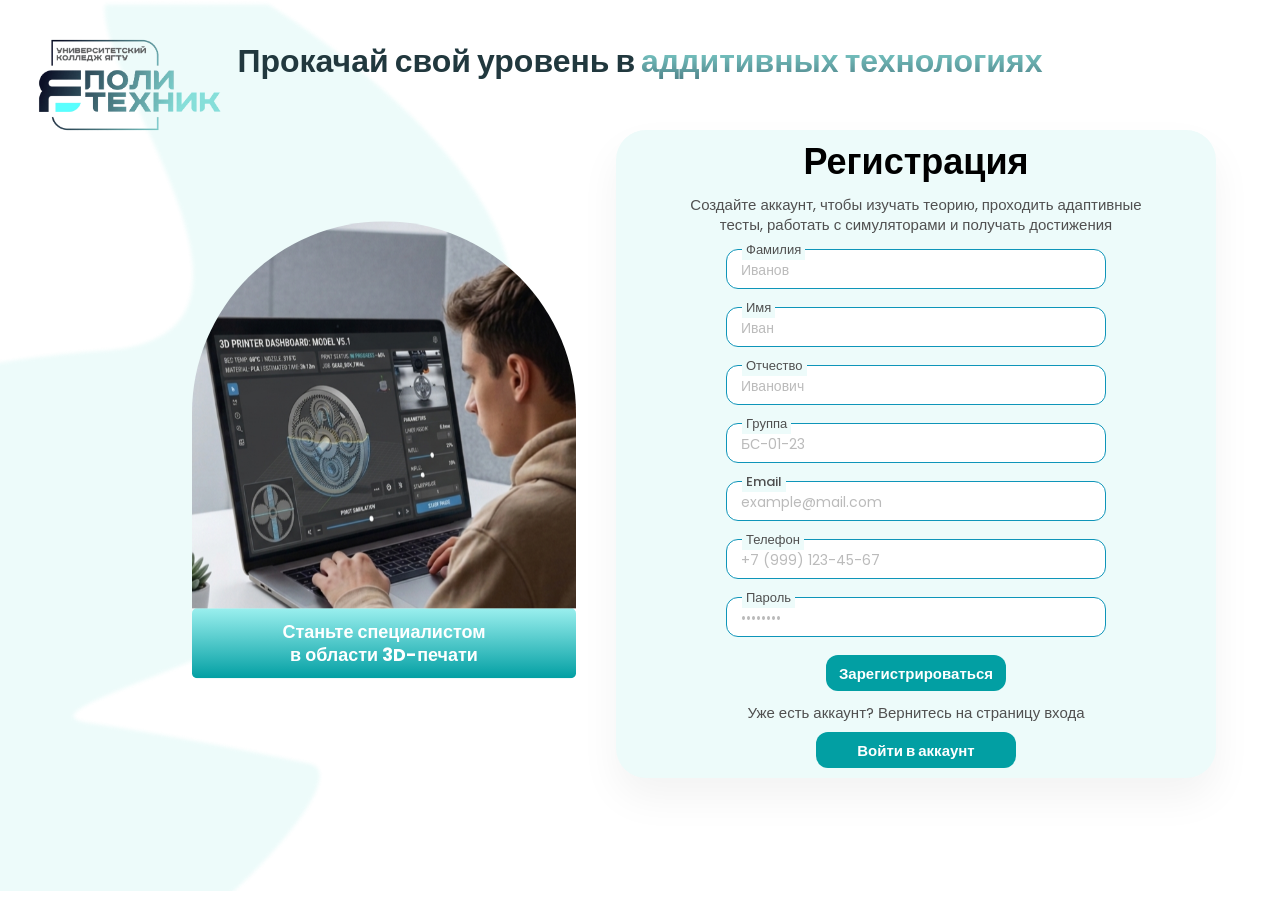
==== Pages/register.html @ 8e52bccc "register page (Страница регистрации)" ====
<!DOCTYPE html>
<html lang="ru">
<head>
    <meta charset="UTF-8">
    <meta name="viewport" content="width=device-width, initial-scale=1.0, user-scalable=no">
    <title>Регистрация | Аддитивные технологии</title>
    <link rel="stylesheet" href="register.css">
    <link href="https://fonts.googleapis.com/css2?family=Poppins:wght@400;500;600;700;800;900&display=swap" rel="stylesheet">
</head>
<body>
    <div class="page-container">
        
        <div class="vector-bg"><img src="/Pages/img/Vector1.png"></div>
        <div class="logo">
            <img src="/Pages/img/logo.png" alt="Логотип">
        </div>
        
        <div class="hero-text">
            Прокачай свой уровень в <span class="gradient-text">аддитивных технологиях</span>
        </div>
        
       <div class="main-image">
            <img src="/Pages/img/photo2.png" alt="3D печать">
            <div class="image-caption">
                <span>Станьте специалистом <br>в области 3D-печати</span>
            </div>
        </div>
    
        <div class="register-card">
            <h1 class="register-title">Регистрация</h1>
            <p class="register-subtitle">Создайте аккаунт, чтобы изучать теорию, проходить адаптивные тесты, работать с симуляторами и получать достижения</p>
            
            <div class="input-field">
                <label for="surname">Фамилия</label>
                <input type="text" id="surname" name="surname" placeholder="Иванов" autocomplete="family-name">
            </div>
            
            <div class="input-field">
                <label for="name">Имя</label>
                <input type="text" id="name" name="name" placeholder="Иван" autocomplete="given-name">
            </div>
            
            <div class="input-field">
                <label for="patronymic">Отчество</label>
                <input type="text" id="patronymic" name="patronymic" placeholder="Иванович" autocomplete="additional-name">
            </div>
            
            <div class="input-field">
                <label for="group">Группа</label>
                <input type="text" id="group" name="group" placeholder="БС-01-23" autocomplete="off">
            </div>
            
            <div class="input-field">
                <label for="email">Email</label>
                <input type="email" id="email" name="email" placeholder="example@mail.com" autocomplete="email">
            </div>
            
            <div class="input-field">
                <label for="phone">Телефон</label>
                <input type="tel" id="phone" name="phone" placeholder="+7 (999) 123-45-67" autocomplete="tel">
            </div>
            
            <div class="input-field">
                <label for="password">Пароль</label>
                <input type="password" id="password" name="password" placeholder="••••••••" autocomplete="new-password">
            </div>
            
            <button class="register-btn-main" id="registerBtn">Зарегистрироваться</button>
            
            <p class="login-prompt">Уже есть аккаунт? Вернитесь на страницу входа</p>
            
            <button class="login-btn" id="loginBtn">Войти в аккаунт</button>
        </div>
    
    </div>
</body>
</html>
---- Pages/register.css ----
* {
    margin: 0;
    padding: 0;
    box-sizing: border-box;
}

body {
    font-family: 'Poppins', sans-serif;
    background: #FFFFFF;
    min-height: 100vh;
    display: flex;
    justify-content: center;
    align-items: center;
}

.page-container {
    position: relative;
    width: 100%;
    max-width: 1280px;
    min-height: 100vh;
    background: #FFFFFF;
    margin: 0 auto;
    overflow: hidden;
}

.logo {
    position: absolute;
    width: clamp(200px, 11vw, 211px);
    height: auto;
    left: clamp(15px, 2vw, 40px);
    top: clamp(30px, 2vh, 20px);
    z-index: 200;
}

.logo img {
    width: 100%;
    height: auto;
    object-fit: contain;
}

.hero-text {
    position: absolute;
    width: 90%;
    max-width: 900px;
    left: 50%;
    transform: translateX(-50%);
    top: clamp(40px, 3vh, 35px);
    font-family: 'Poppins', sans-serif;
    font-weight: 800;
    font-size: clamp(20px, 2.5vw, 36px);
    line-height: 1.3;
    color: #21383E;
    text-align: center;
    z-index: 200;
    white-space: normal;
    word-break: keep-all;
}

.gradient-text {
    background: linear-gradient(180deg, #86E0D9 0%, #4D7E85 100%);
    -webkit-background-clip: text;
    background-clip: text;
    color: transparent;
    display: inline-block;
}
.main-image {
    position: absolute;
    width: 30%;
    max-width: 500px;
    left: 15%;
    top: 50%;
    transform: translateY(-50%);
    pointer-events: none;
    z-index: 20;
    border-radius: 300px 300px 0 0;
    overflow: hidden;
}

.main-image img {
    width: 100%;
    height: auto;
    object-fit: contain;
    display: block;
}

.image-caption {
    background: linear-gradient(180deg, #9AEFEE 0%, #029FA3 100%);
    border-radius: 5px;
    padding: 12px 15px;
    text-align: center;
    margin-top: 0;
}

.image-caption span {
    font-family: 'Poppins', sans-serif;
    font-weight: 700;
    font-size: clamp(14px, 1.5vw, 18px);
    line-height: 1.3;
    text-align: center;
    color: #FFFFFF;
    display: block;
}
.vector-bg {
    position: absolute;
    left: clamp(-300px, 30vw, -130px);
    top: 0;
    pointer-events: none;
    width: 85%;
}

.vector-bg img {
    width: 60%;
    height: 60%;
}

/* ========== КАРТОЧКА РЕГИСТРАЦИИ ========== */
.register-card {
    position: relative;
    width: min(90%, 600px);
    max-width: 600px;
    margin: 0 auto;
    margin-top: clamp(20px, 20vh, 130px);
    margin-right: clamp(20px, 5vw, 120px);
    margin-left: auto;
    background: #EDFBFA;
    border-radius: 30px;
    display: flex;
    flex-direction: column;
    align-items: center;
    padding: clamp(10px, 2vh, 10px) clamp(15px, 3vw, 30px);
    box-shadow: 0 20px 40px rgba(0, 0, 0, 0.05);
    z-index: 10;
}

.register-title {
    font-family: 'Poppins', sans-serif;
    font-weight: 900;
    font-size: clamp(24px, 3vw, 36px);
    line-height: 1.2;
    text-align: center;
    color: #000000;
    margin-bottom: 12px;
}

.register-subtitle {
    max-width: 500px;
    font-family: 'Poppins', sans-serif;
    font-weight: 400;
    font-size: clamp(13px, 1.5vw, 15px);
    line-height: 1.3;
    text-align: center;
    color: #505050;
    margin-bottom: 15px;
    padding: 0 5px;
}

.input-field {
    position: relative;
    width: 100%;
    max-width: 380px;
    margin-bottom: 18px;
}

.input-field label {
    position: absolute;
    left: 16px;
    top: -9px;
    font-family: 'Poppins', sans-serif;
    font-weight: 500;
    font-size: 13px;
    color: #505050;
    background: #EDFBFA;
    padding: 0 4px;
    z-index: 2;
    pointer-events: none;
}

.input-field input {
    width: 100%;
    height: 40px;
    background: #FFFFFF;
    border: 1.5px solid #0E95B9;
    border-radius: 12px;
    font-family: 'Poppins', sans-serif;
    font-weight: 400;
    font-size: clamp(13px, 1.5vw, 15px);
    color: #333333;
    padding: 0 14px;
    outline: none;
    transition: all 0.2s ease;
}

.input-field input:hover {
    border-color: #029FA3;
    background: #FFFFFF;
}

.input-field input:focus {
    border-color: #029FA3;
    box-shadow: 0 0 0 3px rgba(2, 159, 163, 0.15);
    background: #FFFFFF;
}

.input-field input::placeholder {
    color: #BBBBBB;
    font-size: clamp(12px, 1.2vw, 14px);
}

.register-btn-main {
    width: min(180px, 50%);
    height: clamp(35px, 4vh, 40px);
    background: #029FA3;
    border-radius: 12px;
    border: none;
    font-family: 'Poppins', sans-serif;
    font-weight: 700;
    font-size: clamp(13px, 1.5vw, 15px);
    color: #FFFFFF;
    cursor: pointer;
    transition: all 0.2s ease;
    margin-bottom: 10px;
}

.register-btn-main:hover {
    background: #028b8f;
    transform: scale(1.02);
}

.login-prompt {
    font-family: 'Poppins', sans-serif;
    font-weight: 400;
    font-size: clamp(13px, 1.5vw, 15px);
    text-align: center;
    color: #505050;
    margin-bottom: 8px;
}

.login-btn {
    width: min(200px, 55%);
    height: clamp(35px, 4vh, 40px);
    background: #029FA3;
    border-radius: 12px;
    border: none;
    font-family: 'Poppins', sans-serif;
    font-weight: 700;
    font-size: clamp(13px, 1.5vw, 15px);
    color: #FFFFFF;
    cursor: pointer;
    transition: all 0.2s ease;
}

.login-btn:hover {
    background: #028b8f;
    transform: scale(1.02);
}
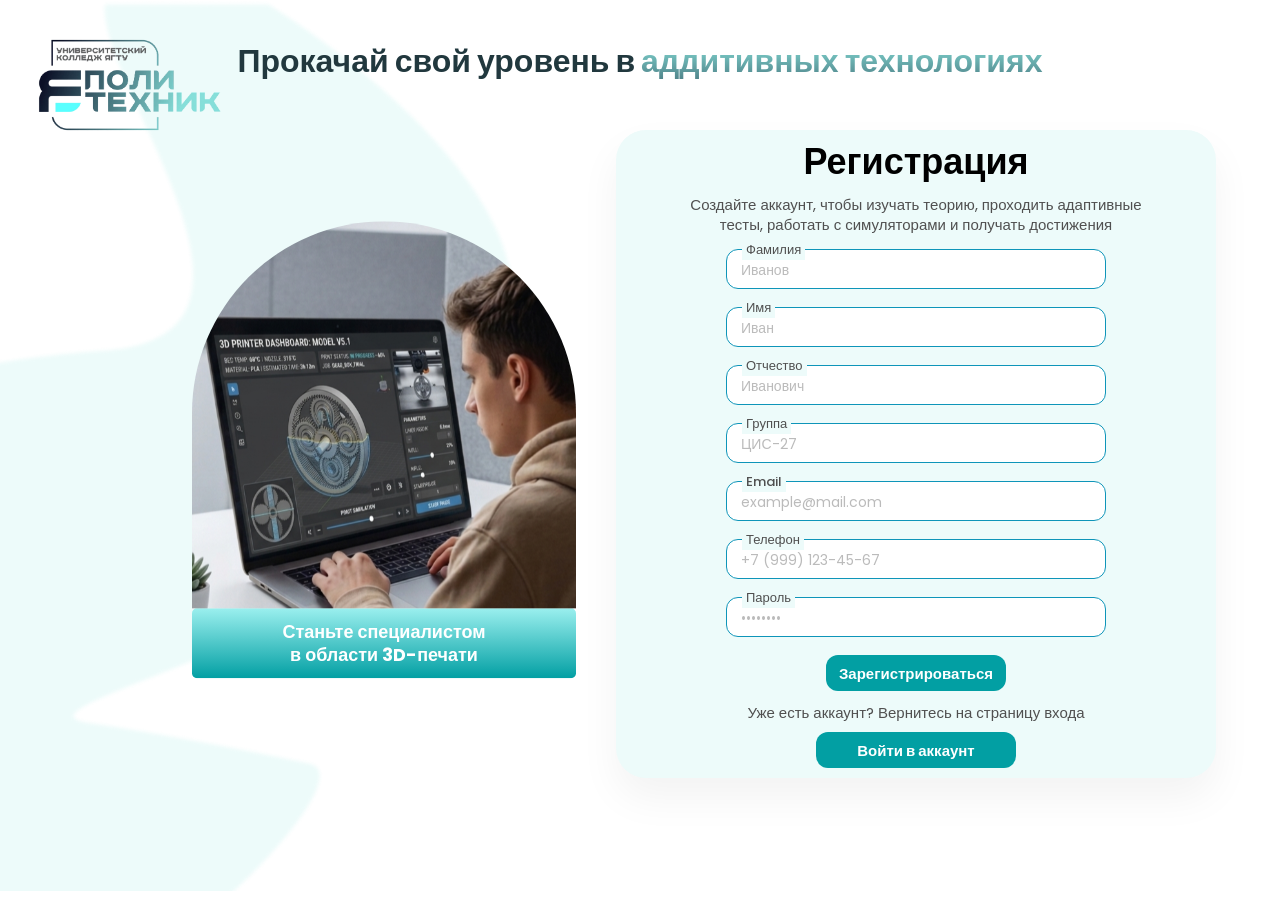
==== commit 7c8865a9: "index page (Страница превью) - переходы на страницу входа и регистрации - основное превью с информац" ====
--- a/Pages/register.html
+++ b/Pages/register.html
@@ -47,7 +47,7 @@
             
             <div class="input-field">
                 <label for="group">Группа</label>
-                <input type="text" id="group" name="group" placeholder="БС-01-23" autocomplete="off">
+                <input type="text" id="group" name="group" placeholder="ЦИС-27" autocomplete="off">
             </div>
             
             <div class="input-field">
